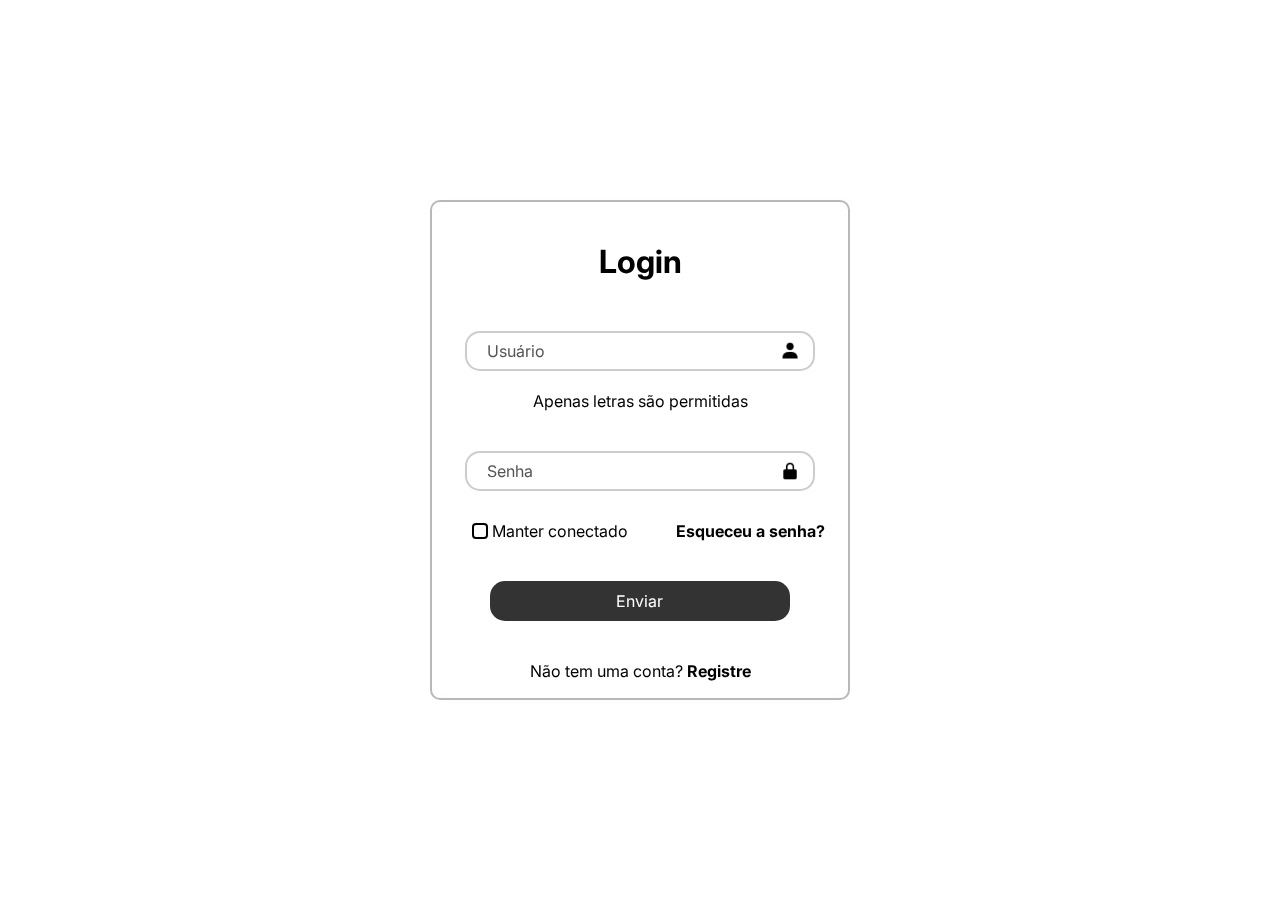
==== index.html @ d88a1651 "Criando página de registro e adicionando algumas interações com js" ====
<!DOCTYPE html>
<html lang="pt-br">
  <head>
    <meta charset="UTF-8" />
    <meta name="viewport" content="width=device-width, initial-scale=1.0" />
    <link rel="stylesheet" href="/estilo/style.css" />
    <title>Página de Login</title>
  </head>
  <body>
    <div class="container">
      <h1>Login</h1>
      <form action="" class="login-form">
        <label for="usuario"></label>
        <div class="input-login">
          <input
            type="text"
            name="usuario"
            id="usuario"
            placeholder="Usuário"
            class="label-login"
            required
          />
          <img src="/img/user-solid-24.png" ; class="img-user" />
        </div>
        <span class="erroSimbolo hidden"></span>

        <label for="senha"></label>
        <div class="input-login">
          <input
            type="password"
            name="senha"
            id="senha"
            placeholder="Senha"
            class="label-login"
            required
          />
          <img
            src="/img/lock-alt-solid-24.png"
            class="img-user"
            id="toggleSenha"
            style="cursor: pointer";
          />
        </div>

        <label for="manter-conectado" class="manter-conectado">
          <input
            type="checkbox"
            name="manter-conectado"
            id="manter-conectado"
          />
          Manter conectado
        </label>

        <div class="links">
          <a href="#" class="senha">Esqueceu a senha?</a>
        </div>

        <input type="submit" value="Enviar" class="enviar" />
        <p class="paragrafo">
          Não tem uma conta? <a href="index02.html">Registre</a>
        </p>
      </form>
    </div>
    <script src="script/revelarSenha.js"></script>
    <script src="script/bloqueadorDigitacao.js"></script>
  </body>
</html>
---- estilo/style.css ----
@import url('https://fonts.googleapis.com/css2?family=Inter:ital,opsz,wght@0,14..32,100..900;1,14..32,100..900&display=swap');

* {
    margin: 0;
    padding: 0;
    font-family: "Inter", sans-serif;
    box-sizing: border-box;
}

html, body {
    height: 100%;
}

body {
    display: flex;
    justify-content: center;
    align-items: center;
    margin: 0;
    padding: 0 24px;
    background-image: url("https://images.unsplash.com/photo-1483354483454-4cd359948304?q=80&w=2070&auto=format&fit=crop&ixlib=rb-4.0.3&ixid=M3wxMjA3fDB8MHxwaG90by1wYWdlfHx8fGVufDB8fHx8fA%3D%3D");
    background-size: cover;
    background-position: center;
}

a {
    text-decoration: none;
    color: black;
    font-weight: bold;
}

a:hover {
    text-decoration: underline;
}

.container {
    border: 2px solid rgba(82, 70, 70, 0.39);
    width: 420px;
    height: 500px;
    border-radius: 10px;
    background: rgba(255, 255, 255, 0.2);
    backdrop-filter: blur(10px);
    padding: 20px;
}

.container h1 {
    text-align: center;
    margin-top: 20px;
}

.login-form {
    display: flex;
    flex-direction: column;
    align-items: center;
    margin-top: 30px;
    gap: 20px;
}

.input-login {
    position: relative;
    width: 350px;
}

.label-login {
    width: 100%;
    height: 40px;
    border-radius: 15px;
    font-size: 16px;
    padding: 10px 40px 10px 20px;
    background: rgba(255, 255, 255, 0.5);
    border: 2px solid rgba(0, 0, 0, 0.2);
    outline: none;
}

.label-login::placeholder {
    color: #555;
}

.img-user {
    position: absolute;
    right: 15px;
    top: 50%;
    transform: translateY(-50%);
    width: 20px;
    height: 20px;
}

.manter-conectado {
    position: relative;
    right: 90px;
    margin-top: 10px;
}

.links .senha{
    position: relative;
    bottom: 40px;
    left: 110px;
    width: 220px;
}


.links{
    position: relative;
}

.enviar {
    position: relative;
    bottom: 20px;
    width: 80%;
    height: 40px;
    border-radius: 15px;
    outline: none;
    background: rgba(0, 0, 0, 0.8);
    color: white;
    font-size: 16px;
    border: none;
    cursor: pointer;
    transition: 0.3s;
}

.enviar:hover {
    background: black;
}


input[type="checkbox"] {
    appearance: none; /* Remove o estilo padrão */
    width: 16px;
    height: 16px;
    border: 2px solid black; /* Borda na cor desejada */
    border-radius: 4px;
    position: relative;
    top: 2px;
    cursor: pointer;
  }
  
  input[type="checkbox"]:checked {
    background-color: black; /* Cor quando marcado */
    border-color: black;
  }
  
  input[type="checkbox"]::before {
    content: '✔';
    font-size: 14px;
    color: white;
    position: absolute;
    top: 50%;
    left: 50%;
    transform: translate(-50%, -55%); /* Ajuste fino da posição */
    display: none;
  }
  
  input[type="checkbox"]:checked::before {
    display: block;
  }
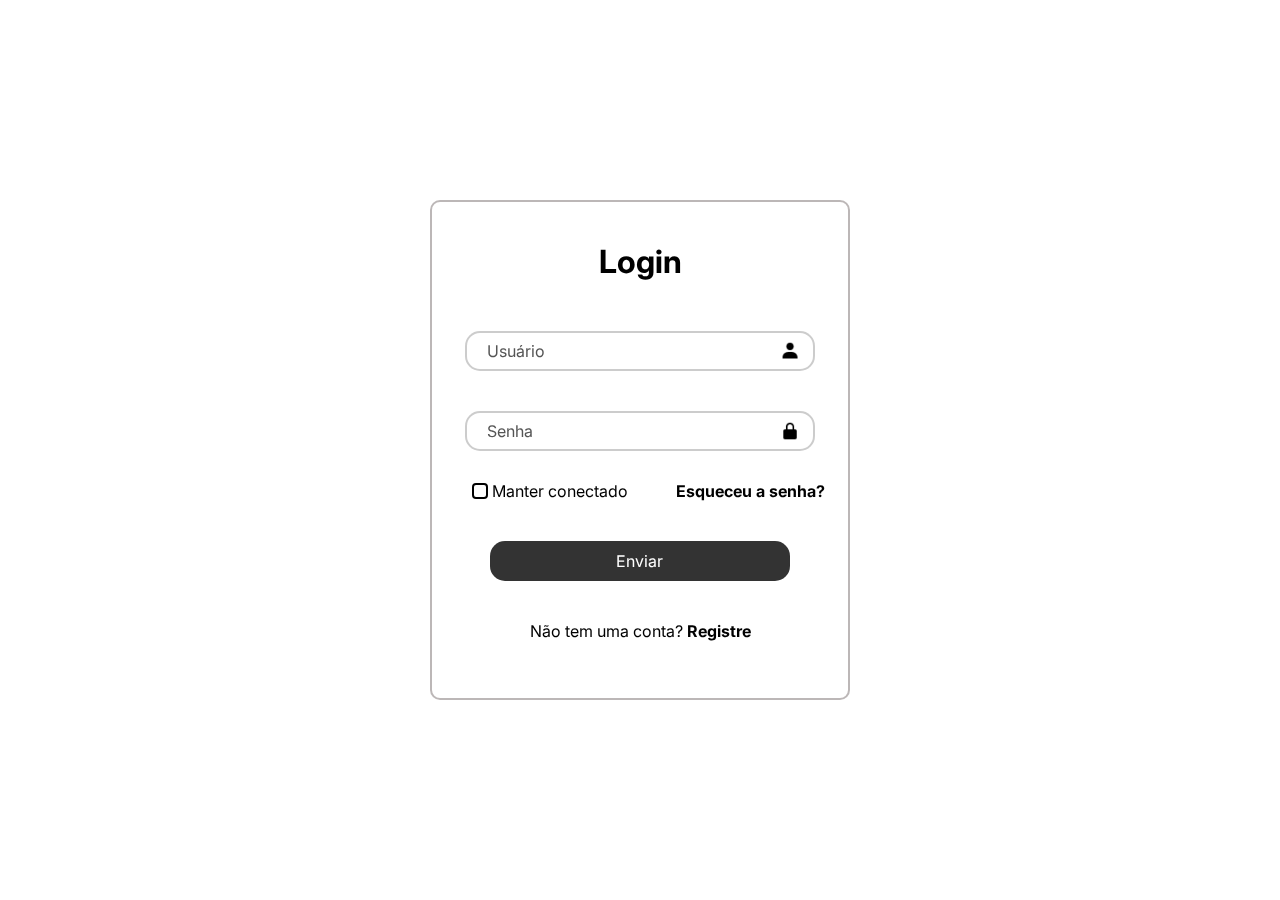
==== commit 88ecff97: "Estilizando mensagem de erro" ====
--- a/index.html
+++ b/index.html
@@ -23,7 +23,6 @@
           <img src="/img/user-solid-24.png" ; class="img-user" />
         </div>
         <span class="erroSimbolo hidden"></span>
-
         <label for="senha"></label>
         <div class="input-login">
           <input
@@ -41,7 +40,7 @@
             style="cursor: pointer";
           />
         </div>
-
+        
         <label for="manter-conectado" class="manter-conectado">
           <input
             type="checkbox"
@@ -56,6 +55,7 @@
         </div>
 
         <input type="submit" value="Enviar" class="enviar" />
+
         <p class="paragrafo">
           Não tem uma conta? <a href="index02.html">Registre</a>
         </p>
--- a/estilo/style.css
+++ b/estilo/style.css
@@ -88,6 +88,7 @@
     position: relative;
     right: 90px;
     margin-top: 10px;
+
 }
 
 .links .senha{
@@ -123,10 +124,10 @@
 
 
 input[type="checkbox"] {
-    appearance: none; /* Remove o estilo padrão */
+    appearance: none; 
     width: 16px;
     height: 16px;
-    border: 2px solid black; /* Borda na cor desejada */
+    border: 2px solid black; 
     border-radius: 4px;
     position: relative;
     top: 2px;
@@ -134,7 +135,7 @@
   }
   
   input[type="checkbox"]:checked {
-    background-color: black; /* Cor quando marcado */
+    background-color: black; 
     border-color: black;
   }
   
@@ -145,11 +146,21 @@
     position: absolute;
     top: 50%;
     left: 50%;
-    transform: translate(-50%, -55%); /* Ajuste fino da posição */
+    transform: translate(-50%, -55%); 
     display: none;
   }
   
   input[type="checkbox"]:checked::before {
     display: block;
   }
-  +  
+  .hidden{
+    display: none;
+  }
+
+  .erroSimbolo{
+    margin-bottom: 10px;
+    color: red;
+    margin: 0;
+    padding: 0;
+  }
